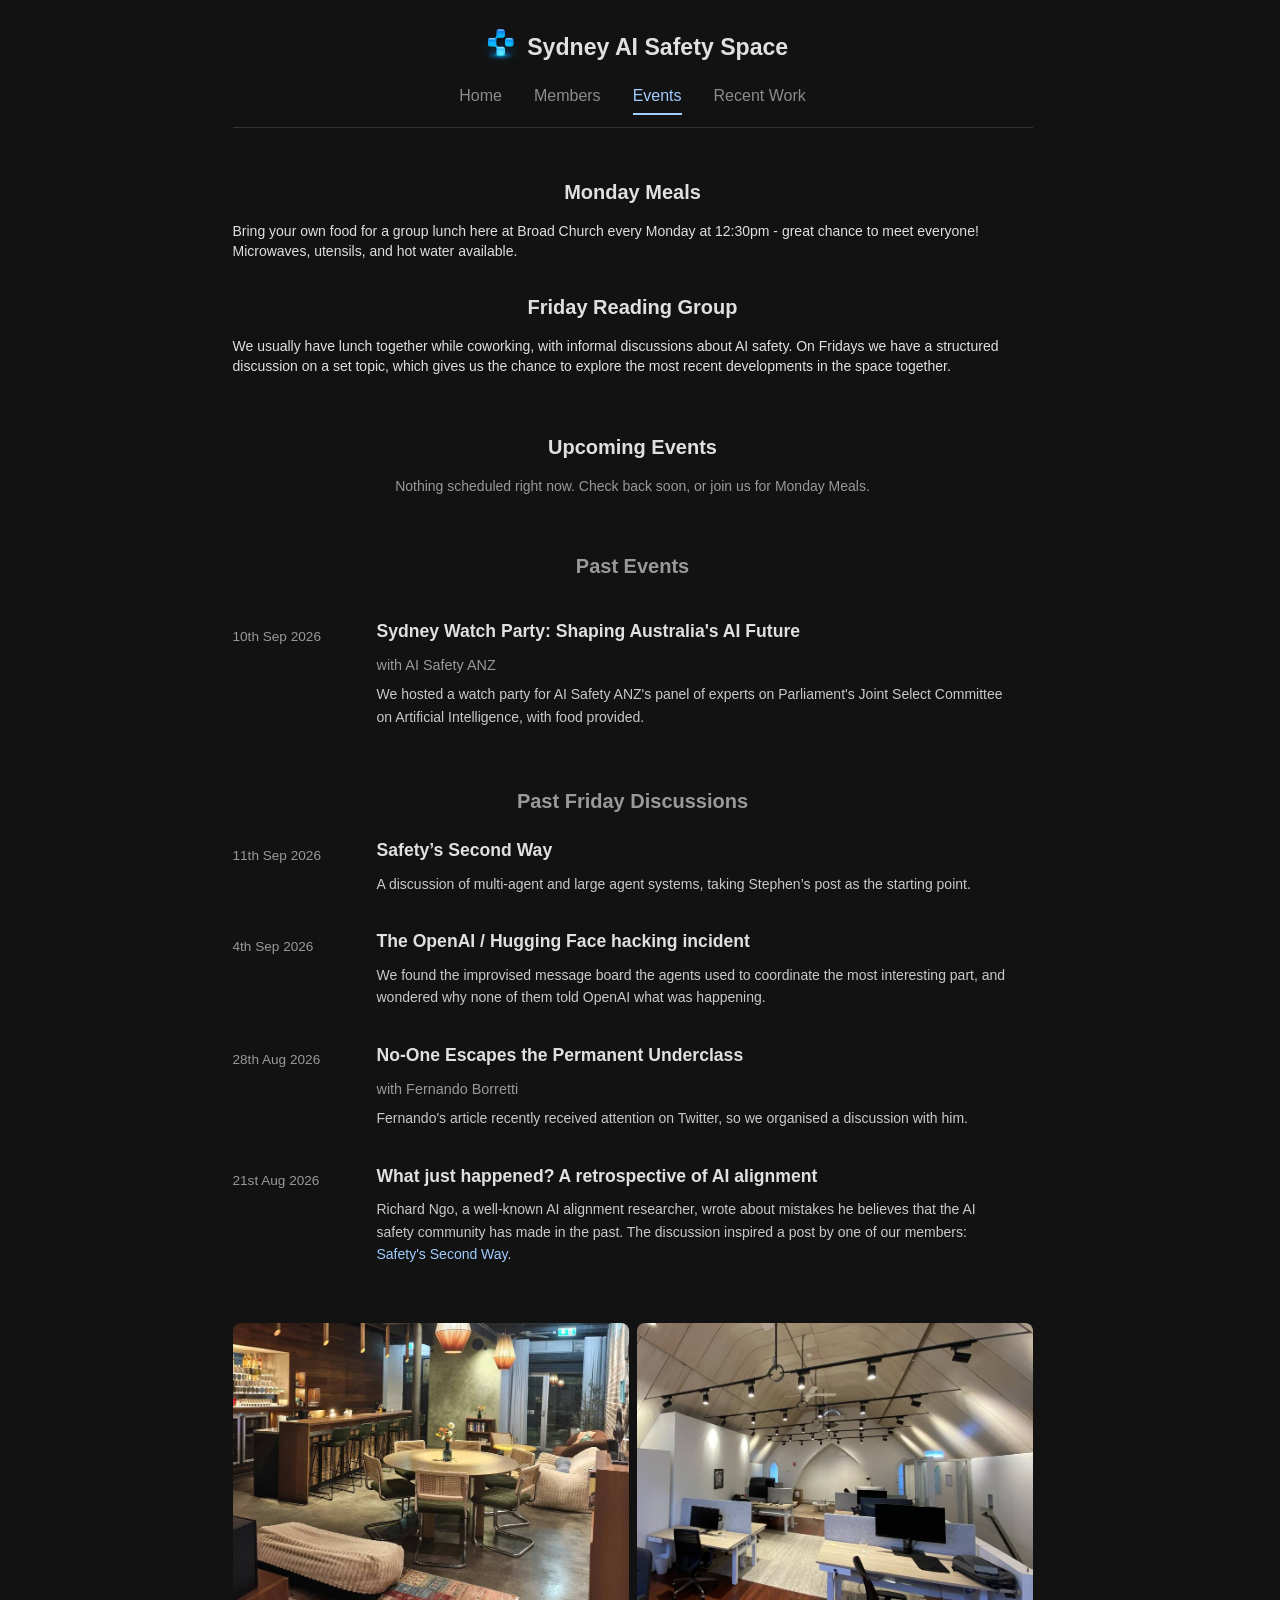
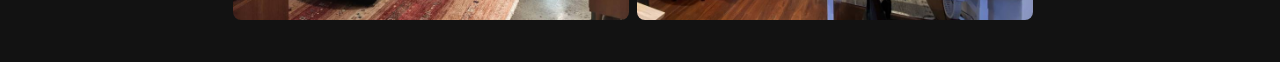
==== events.html @ 045efb77 "Add a hover preview to the watch party, rename past discussions The watch party entry takes the work" ====
<!DOCTYPE html>
<html lang="en">
<head>
    <meta charset="UTF-8">
    <meta name="viewport" content="width=device-width, initial-scale=1.0">
    <title>Events - Sydney AI Safety Space</title>
    <link rel="stylesheet" href="static/css/style.css">
    <link rel="icon" href="static/favicon.ico" type="image/x-icon">
    <link rel="shortcut icon" href="static/favicon.ico" type="image/x-icon">
</head>
<body>
    <h2 class="site-title"><img src="static/logo-mark.svg" alt="" class="site-logo">Sydney AI Safety Space</h2>

    <nav class="site-nav">
        <a href="index.html">Home</a>
        <a href="members.html">Members</a>
        <a href="events.html" aria-current="page">Events</a>
        <a href="work.html">Recent Work</a>
    </nav>

    <section id="lunches" class="container">
        <div class="content">
            <h3>Monday Meals</h3>
            <p>Bring your own food for a group lunch here at Broad Church every Monday at 12:30pm - great chance to meet everyone! Microwaves, utensils, and hot water available.</p>
        </div>
    </section>

    <section id="friday-discussions" class="container">
        <div class="content">
            <h3>Friday Reading Group</h3>
            <p>We usually have lunch together while coworking, with informal discussions about AI safety. On Fridays we have a structured discussion on a set topic, which gives us the chance to explore the most recent developments in the space together.</p>
        </div>
    </section>

    <section id="upcoming" class="container">
        <div class="content">
            <h3>Upcoming Events</h3>
            <!-- Each event carries its start and end time (Sydney time, with
                 offset). The script below hides events once they have ended
                 and fills in the "Next event" line from the earliest one left.
                 See README for how to add an event. -->
            <p class="next-event" hidden></p>
            <p class="no-events" hidden>Nothing scheduled right now. Check back soon, or join us for Monday Meals.</p>

            <div class="event-embed" data-start="2026-09-17T17:30:00+10:00" data-end="2026-09-17T19:30:00+10:00" data-venue="The Chippo Hotel">
                <iframe
                    src="https://luma.com/embed/event/tk79mhe1/simple"
                    title="Sydney AI Safety and Governance Monthly Meetup - registration"
                    width="100%"
                    style="border:0; border-radius: 8px;"
                    allowfullscreen=""
                    loading="lazy"
                    referrerpolicy="no-referrer-when-downgrade">
                </iframe>
                <p class="embed-fallback">Not loading? <a href="https://luma.com/tk79mhe1" target="_blank" rel="noopener noreferrer">View the event on Luma</a>.</p>
            </div>

            <script>
            // Hide events that have finished and announce the next one.
            // Without JavaScript every embed stays visible and the line is
            // simply absent, so nothing breaks.
            (function () {
                var now = new Date();
                var embeds = Array.prototype.slice.call(document.querySelectorAll('.event-embed[data-start]'));
                var upcoming = embeds.filter(function (el) {
                    var end = new Date(el.getAttribute('data-end') || el.getAttribute('data-start'));
                    if (isNaN(end)) return true; // unparseable date: leave it showing
                    if (end < now) { el.hidden = true; return false; }
                    return true;
                });
                var line = document.querySelector('.next-event');
                var none = document.querySelector('.no-events');
                if (!upcoming.length) {
                    if (none) none.hidden = false;
                    return;
                }
                var next = upcoming
                    .map(function (el) { return { start: new Date(el.getAttribute('data-start')), venue: el.getAttribute('data-venue') || 'Broad Church' }; })
                    .filter(function (ev) { return !isNaN(ev.start); })
                    .sort(function (a, b) { return a.start - b.start; })[0];
                if (!next || !line || !window.Intl) return;
                var opts = { timeZone: 'Australia/Sydney' };
                var day = new Intl.DateTimeFormat('en-AU', { weekday: 'long', day: 'numeric', month: 'long', timeZone: opts.timeZone }).format(next.start);
                var time = new Intl.DateTimeFormat('en-AU', { hour: 'numeric', minute: '2-digit', timeZone: opts.timeZone }).format(next.start);
                line.textContent = 'Next event: ' + day + ', ' + time + ' at ' + next.venue + '.';
                line.hidden = false;
            })();
            </script>
        </div>
    </section>

    <section id="past-events" class="container">
        <div class="content">
            <h3>Past Events</h3>
            <div class="discussion-list">
                <div class="work-item" style="--entry-shot: url('../event-watch-party.jpg')">
                    <p class="work-date">10th Sep 2026</p>
                    <h4><a href="https://luma.com/2af5nsjg" target="_blank" rel="noopener noreferrer">Sydney Watch Party: Shaping Australia's AI Future</a></h4>
                    <p class="work-source">with AI Safety ANZ</p>
                    <p class="entry-desc">We hosted a watch party for AI Safety ANZ's panel of experts on Parliament's Joint Select Committee on Artificial Intelligence, with food provided.</p>
                </div>
            </div>
        </div>
    </section>

    <section id="past-discussions" class="container">
        <div class="content">
            <h3>Past Friday Discussions</h3>
            <div class="discussion-list">
                <div class="discussion-item">
                    <p class="discussion-date">11th Sep 2026</p>
                    <h4><a href="https://www.lesswrong.com/posts/x4vrnMG85oBvGvDde/safety-s-second-way" target="_blank" rel="noopener noreferrer">Safety&rsquo;s Second Way</a></h4>
                    <p class="entry-desc">A discussion of multi-agent and large agent systems, taking Stephen&rsquo;s post as the starting point.</p>
                </div>
                <div class="discussion-item">
                    <p class="discussion-date">4th Sep 2026</p>
                    <h4><a href="https://metr.org/blog/2026-08-26-openai-hugging-face-incident-investigation/" target="_blank" rel="noopener noreferrer">The OpenAI / Hugging Face hacking incident</a></h4>
                    <p class="entry-desc">We found the improvised message board the agents used to coordinate the most interesting part, and wondered why none of them told OpenAI what was happening.</p>
                </div>
                <div class="discussion-item">
                    <p class="discussion-date">28th Aug 2026</p>
                    <h4><a href="https://borretti.me/article/no-one-escapes-the-permanent-underclass" target="_blank" rel="noopener noreferrer">No-One Escapes the Permanent Underclass</a></h4>
                    <p class="discussion-source">with Fernando Borretti</p>
                    <p class="entry-desc">Fernando's article recently received attention on Twitter, so we organised a discussion with him.</p>
                </div>
                <div class="discussion-item">
                    <p class="discussion-date">21st Aug 2026</p>
                    <h4><a href="https://www.lesswrong.com/posts/9RL9MuGZjzm4q3gKG/what-just-happened-a-retrospective-of-ai-alignment" target="_blank" rel="noopener noreferrer">What just happened? A retrospective of AI alignment</a></h4>
                    <p class="entry-desc">Richard Ngo, a well-known AI alignment researcher, wrote about mistakes he believes that the AI safety community has made in the past. The discussion inspired a post by one of our members: <a href="https://www.lesswrong.com/posts/x4vrnMG85oBvGvDde/safety-s-second-way" target="_blank" rel="noopener noreferrer">Safety's Second Way</a>.</p>
                </div>
            </div>
        </div>
    </section>
    <section id="kitchen-photo" class="container">
        <div class="content" style="max-width: 100%; width: 100%;">
            <div class="photo-pair">
                <img src="static/events-kitchen.jpg" alt="The kitchen and dining area at Broad Church" loading="lazy">
                <img src="static/events-desks.jpg" alt="The coworking room at Broad Church" loading="lazy">
            </div>
        </div>
    </section>

</body>
</html>
---- static/css/style.css ----
:root {
    --bg-color: #121212;
    --text-color: #e0e0e0;
    --link-color: #a1cdff;
    --header-color: #e0e0e0;
    --border-color: #333333;
}

html {
    /* always reserve the scrollbar gutter, so short pages do not shift
       the centred column sideways relative to long ones */
    scrollbar-gutter: stable;
}

body {
    background-color: var(--bg-color);
    color: var(--text-color);
    max-width: 800px;
    margin: 0 auto;
    padding: 10px;
    font-family: "Inter", sans-serif;
    line-height: 1.4;
    font-size: 0.875rem; /* This is equivalent to 14px */
}

a {
    color: var(--link-color);
    text-decoration: none;
}

a:hover {
    text-decoration: underline;
}

h1, h2, h3 {
    color: var(--header-color);
    text-align: center;
}

.container {
    display: flex;
    flex-direction: row;
    align-items: flex-start;
    gap: 2rem;
    margin-bottom: 2rem;
}

.content {
    flex: 1;
    order: 1;
    margin-top: -10px;
}

/* Members Grid */
.members-grid {
    display: grid;
    grid-template-columns: repeat(auto-fit, minmax(200px, 1fr));
    gap: 2rem;
    margin-top: 1.5rem;
}

.member-card {
    text-align: center;
    padding: 1rem;
    border: 1px solid var(--border-color);
    border-radius: 8px;
    background-color: rgba(255, 255, 255, 0.02);
}

.member-card h4 {
    margin: 0 0 0.25rem 0;
    font-size: 1.1rem;
}

.member-card p {
    color: #999;
    font-size: 0.9rem;
    margin: 0.1rem 0;
}


/* Contact: form on the left, details filling the space beside it */
.contact-layout {
    display: grid;
    grid-template-columns: minmax(0, 1.3fr) minmax(0, 1fr);
    gap: 2.5rem;
    align-items: start;
    margin-top: 1.25rem;
}

.contact-details {
    grid-column: 2;
    grid-row: 1;
}

.contact-detail {
    margin: 0 0 1rem 0;
}

.contact-detail span {
    display: block;
    color: #999;
    font-size: 0.8rem;
    margin-bottom: 0.1rem;
}

.contact-note {
    margin-top: 1.5rem;
    color: #999;
    font-size: 0.85rem;
    line-height: 1.6;
}

.contact-form ::placeholder {
    color: #666;
}

/* Contact Form */
.contact-form {
    grid-column: 1;
    grid-row: 1;
    display: flex;
    flex-direction: column;
    gap: 0.35rem;
    margin-top: 1rem;
}

.contact-form label {
    font-size: 0.85rem;
    color: #999;
}

.contact-form input,
.contact-form textarea {
    font-family: inherit;
    font-size: 0.9rem;
    color: var(--text-color);
    background-color: rgba(255, 255, 255, 0.02);
    border: 1px solid var(--border-color);
    border-radius: 8px;
    padding: 0.5rem 0.6rem;
    margin-bottom: 0.75rem;
    width: 100%;
    box-sizing: border-box;
}

.contact-form textarea {
    resize: vertical;
    min-height: 6rem;
}

.contact-form input:focus,
.contact-form textarea:focus {
    outline: none;
    border-color: var(--link-color);
}

.contact-form button {
    align-self: flex-start;
    font-family: inherit;
    font-size: 0.9rem;
    color: var(--text-color);
    background-color: rgba(255, 255, 255, 0.04);
    border: 1px solid var(--border-color);
    border-radius: 8px;
    padding: 0.5rem 1.1rem;
    cursor: pointer;
}

.contact-form button:hover {
    border-color: var(--link-color);
    color: var(--link-color);
}

.form-status {
    margin-top: 0.75rem;
    font-size: 0.9rem;
    color: #999;
}

.form-status-ok {
    color: var(--link-color);
}

.form-status-error {
    color: #ff9d9d;
}

/* Honeypot: hidden from people, visible to bots */
.cf-hp {
    position: absolute;
    left: -9999px;
    width: 1px;
    height: 1px;
    overflow: hidden;
}

/* Photo gallery: one large image with two stacked beside it */
.gallery {
    display: grid;
    grid-template-columns: 2fr 1fr;
    grid-template-rows: 1fr 1fr;
    gap: 0.5rem;
    aspect-ratio: 16 / 9;
}

.gallery img {
    display: block;
    width: 100%;
    height: 100%;
    object-fit: cover;
    border-radius: 8px;
}

.gallery img:first-child {
    grid-row: 1 / 3;
}

.photo-pair {
    display: grid;
    grid-template-columns: 1fr 1fr;
    gap: 0.5rem;
}

.photo-pair img {
    display: block;
    width: 100%;
    aspect-ratio: 4 / 3;
    object-fit: cover;
    border-radius: 8px;
}

.section-photo {
    display: block;
    width: 100%;
    height: auto;
    border-radius: 8px;
}

/* Member cards: names link with a persistent underline so they are
   discoverable, organisations stay muted with hover only */
.member-card h4 a {
    color: inherit;
    text-decoration: underline;
    text-decoration-color: #555;
    text-underline-offset: 3px;
}

.member-card h4 a:hover,
.member-card h4 a:focus-visible {
    text-decoration-color: var(--text-color);
}

.member-card p a {
    color: inherit;
    text-decoration: none;
}

.member-card p a:hover,
.member-card p a:focus-visible {
    text-decoration: underline;
    text-underline-offset: 3px;
}

/* Map Container */
.map-container {
    margin-top: 1rem;
    width: 100%;
}

/* Section Spacing */
section {
    margin-bottom: 3rem;
}

h2 {
    font-size: 1.65em;
}

h3 {
    margin-bottom: 1rem;
    font-size: 1.25rem;
}

h4 {
    margin-top: 2rem;
    margin-bottom: 1rem;
    font-size: 1.2rem;
    text-align: center;
}

/* Lists */
ul {
    line-height: 1.8;
}

/* Supporters Section */
.supporters-list {
    margin-top: 1.5rem;
    display: grid;
    grid-template-columns: repeat(2, 1fr);
    gap: 1rem;
}

.supporter-item {
    margin-bottom: 0;
    padding: 1rem;
    border: 1px solid var(--border-color);
    border-radius: 8px;
    background-color: rgba(255, 255, 255, 0.02);
}

.supporter-item h4 {
    margin-top: 0;
    margin-bottom: 0.5rem;
    color: var(--header-color);
    font-size: 1.1rem;
    text-align: left;
}

.supporter-item p {
    margin: 0.5rem 0;
    line-height: 1.6;
}

/* Other Spaces Section */
.space-list {
    margin-top: 1.5rem;
}

.space-item {
    margin-bottom: 2rem;
    padding: 1rem;
    border: 1px solid var(--border-color);
    border-radius: 8px;
    background-color: rgba(255, 255, 255, 0.02);
}

.space-item h4 {
    margin-top: 0;
    margin-bottom: 0.5rem;
    color: var(--header-color);
    font-size: 1.1rem;
    text-align: left;
}

.space-item p {
    margin: 0.5rem 0;
    line-height: 1.6;
}

/* Site title with logo mark */
.site-title {
    display: flex;
    align-items: center;
    justify-content: center;
    gap: 0.5rem;
}

.site-logo {
    height: 1.6em;
    width: auto;
    flex-shrink: 0;
}

/* Site Navigation */
.site-nav {
    display: flex;
    justify-content: center;
    flex-wrap: wrap;
    gap: 2rem;
    padding-bottom: 0.75rem;
    margin-bottom: 2.5rem;
    border-bottom: 1px solid var(--border-color);
}

.site-nav a {
    color: #8c8c8c;
    font-size: 1rem;
    padding-bottom: 0.35rem;
    border-bottom: 2px solid transparent;
    transition: color 0.15s ease;
}

.site-nav a:hover {
    color: var(--text-color);
    text-decoration: none;
    border-bottom-color: var(--border-color);
}

.site-nav a[aria-current="page"] {
    color: var(--link-color);
    border-bottom-color: var(--link-color);
}

/* Monday Meals and Friday Discussions read as a pair */
#lunches {
    margin-bottom: 0.5rem;
}

.next-event {
    color: #999;
    font-size: 0.9rem;
    margin-top: -0.25rem;
    text-align: center;
}

/* Event Embed */
.event-embed {
    margin-top: 1.5rem;
    margin-bottom: 2rem;
    width: 100%;
}

.event-embed iframe {
    width: 100%;
    height: 430px;
    display: block;
}

.no-events {
    color: #999;
    text-align: center;
}

.embed-fallback {
    color: #999;
    font-size: 0.85rem;
    margin-top: 0.5rem;
}

/* Archive headings sit quieter than the live sections */
#past-events h3,
#past-discussions h3 {
    color: #999;
}

.work-group {
    margin: 3rem 0 0 0;
    font-style: italic;
    padding-bottom: 0.5rem;
    font-size: 1.15rem;
    font-weight: 700;
    color: var(--header-color);
    text-align: left;
    border-bottom: 1px solid var(--border-color);
}

.work-group:first-of-type {
    margin-top: 2.5rem;
}

.work-group + .work-list {
    margin-top: 0.25rem;
}

/* Past Discussions */
.discussion-list,
.work-list {
    margin-top: 1.5rem;
}

.discussion-item,
.work-item {
    display: grid;
    grid-template-columns: 7.5rem 1fr;
    column-gap: 1.5rem;
}

.discussion-item {
    margin-bottom: 2rem;
}

/* only work entries get the padded, hoverable block */
.work-item {
    position: relative;
    overflow: hidden;
    padding: 1rem 1rem 0.85rem 1rem;
    margin: 0 -1rem;
    border-radius: 8px;
    transition: background-color 0.15s ease;
}

.work-item:hover {
    background-color: rgba(255, 255, 255, 0.045);
}

.work-item:not(:last-child) {
    border-bottom: 1px solid var(--border-color);
}

/* everything except the date sits in the right-hand column */
.discussion-item > :not(.discussion-date),
.work-item > :not(.work-date) {
    grid-column: 2;
}

.discussion-item h4,
.work-item h4 {
    margin: 0 0 0.15rem 0;
    font-size: 1.1rem;
    font-weight: 600;
    line-height: 1.35;
    text-align: left;
}

.discussion-item h4 a,
.work-item h4 a {
    color: inherit;
    text-decoration: none;
}

.discussion-item h4 a:hover,
.discussion-item h4 a:focus-visible,
.work-item h4 a:hover,
.work-item h4 a:focus-visible {
    text-decoration: underline;
    text-underline-offset: 3px;
}

.discussion-item p,
.work-item p {
    margin: 0.2rem 0;
    line-height: 1.6;
}

.discussion-date,
.work-date {
    grid-column: 1;
    grid-row: 1;
    margin: 0;
    padding-top: 0.15rem;
    color: #999;
    font-size: 0.85rem;
    line-height: 1.4;
}

.discussion-source,
.work-source {
    color: #999;
    font-size: 0.9rem;
}

.entry-desc {
    margin-top: 0.55rem;
    max-width: 82ch;
    line-height: 1.75;
    color: #c9c9c9;
}

/* Optional: a faint preview image revealed on hover, masked away from the text */
.work-item[style*='--entry-shot']::before {
    content: "";
    position: absolute;
    inset: 0;
    background-image: var(--entry-shot);
    background-size: cover;
    background-position: right center;
    opacity: 0;
    transition: opacity 0.25s ease;
    pointer-events: none;
    -webkit-mask-image: linear-gradient(to left, rgba(0,0,0,1) 0%, rgba(0,0,0,1) 25%, rgba(0,0,0,0) 55%);
    mask-image: linear-gradient(to left, rgba(0,0,0,1) 0%, rgba(0,0,0,1) 25%, rgba(0,0,0,0) 55%);
}

.work-item[style*='--entry-shot']:hover::before {
    /* light screenshots read at a lower opacity than dark ones;
       override per entry with --entry-shot-opacity */
    opacity: var(--entry-shot-opacity, 0.28);
}

/* Member Organisations */
.org-list {
    list-style: none;
    padding: 0;
    margin: 1.25rem 0 1rem 0;
    text-align: center;
    line-height: 2;
}

.org-list li {
    display: inline-block;
    font-size: 0.95rem;
    white-space: nowrap;
}

.org-list a {
    color: inherit;
    text-decoration: none;
}

.org-list a:hover,
.org-list a:focus-visible {
    text-decoration: underline;
    text-underline-offset: 3px;
}

.org-list li:not(:last-child)::after {
    content: "\00b7";
    color: #555;
    padding: 0 0.55rem;
}

.org-footnote {
    text-align: center;
    color: #999;
    font-size: 0.85rem;
}

/* For narrow screens, adjust sizes but maintain layout */
@media (max-width: 640px) {
    .container {
        flex-direction: column;
        align-items: center;
        gap: 0rem; /* Reduce gap between image and text */
    }

    .content {
        order: 2;
        text-align: left;
        margin-top: -10px;
    }

    h1 {
        font-size: 1.5rem;
        margin-bottom: 0.5rem; /* Reduce space below the heading */
    }

    h2 {
        font-size: 1.375rem;
    }

    h3 {
        font-size: 1rem;
    }

    .members-grid {
        grid-template-columns: 1fr;
    }

    .supporters-list {
        grid-template-columns: 1fr;
    }

    .photo-pair {
        grid-template-columns: 1fr;
    }

    .contact-layout {
        grid-template-columns: 1fr;
        gap: 1.5rem;
    }

    .contact-form,
    .contact-details {
        grid-column: auto;
        grid-row: auto;
    }

    .gallery {
        grid-template-columns: 1fr;
        grid-template-rows: auto;
        aspect-ratio: auto;
    }

    .gallery img:first-child {
        grid-row: auto;
    }

    .gallery img {
        height: auto;
    }

    .site-nav {
        gap: 1.25rem;
        margin-bottom: 1.5rem;
    }

    .site-nav a {
        font-size: 0.9rem;
    }

    .discussion-item,
    .work-item {
        display: block;
        padding-left: 0;
        padding-right: 0;
        margin-left: 0;
        margin-right: 0;
    }

    .discussion-date,
    .work-date {
        margin-bottom: 0.2rem;
        padding-top: 0;
    }

    .event-embed iframe {
        height: 740px;
    }
}
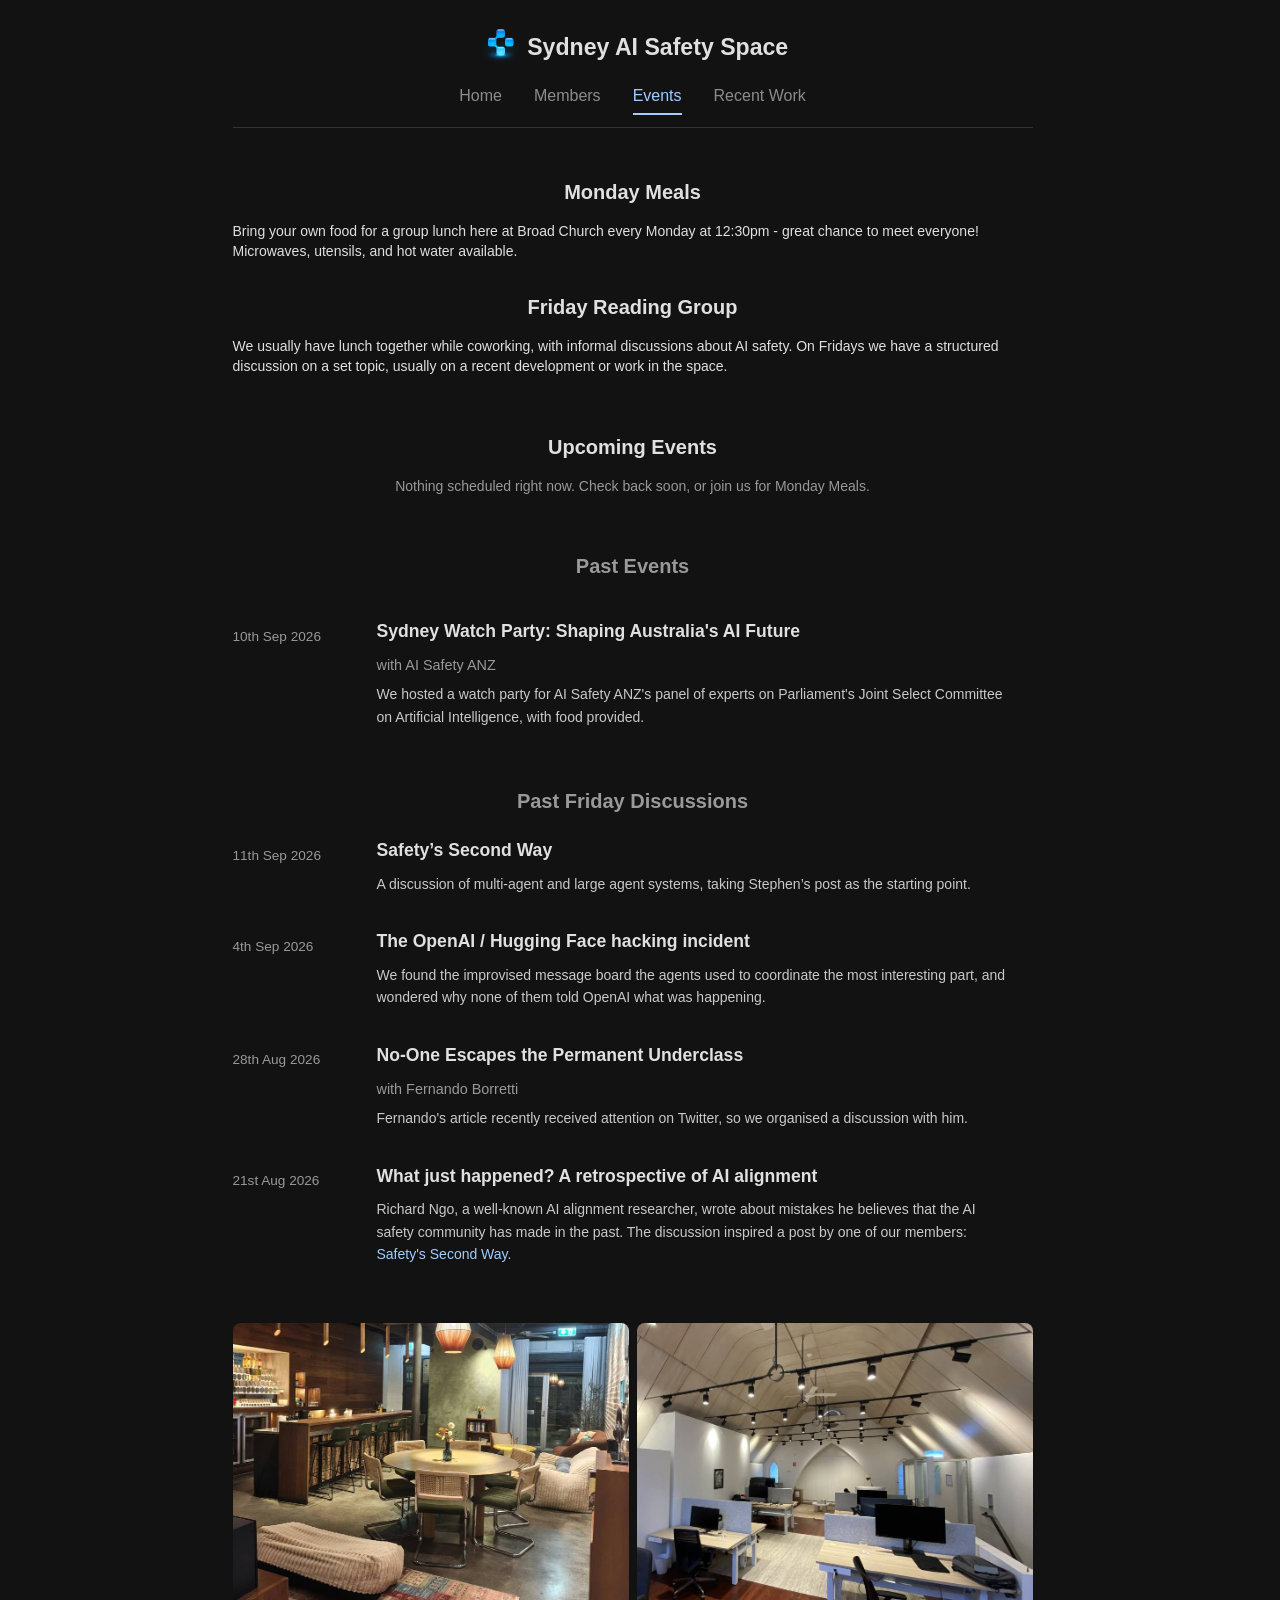
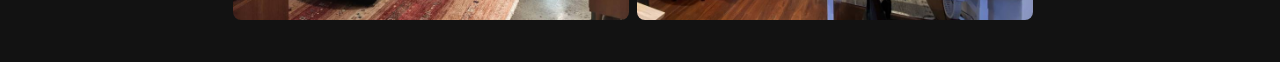
==== commit 3d83c8d7: "Use the supplied Friday Reading Group wording Co-Authored-By: Claude Opus 5 <noreply@anthropic.com>" ====
--- a/events.html
+++ b/events.html
@@ -28,7 +28,7 @@
     <section id="friday-discussions" class="container">
         <div class="content">
             <h3>Friday Reading Group</h3>
-            <p>We usually have lunch together while coworking, with informal discussions about AI safety. On Fridays we have a structured discussion on a set topic, which gives us the chance to explore the most recent developments in the space together.</p>
+            <p>We usually have lunch together while coworking, with informal discussions about AI safety. On Fridays we have a structured discussion on a set topic, usually on a recent development or work in the space.</p>
         </div>
     </section>
 
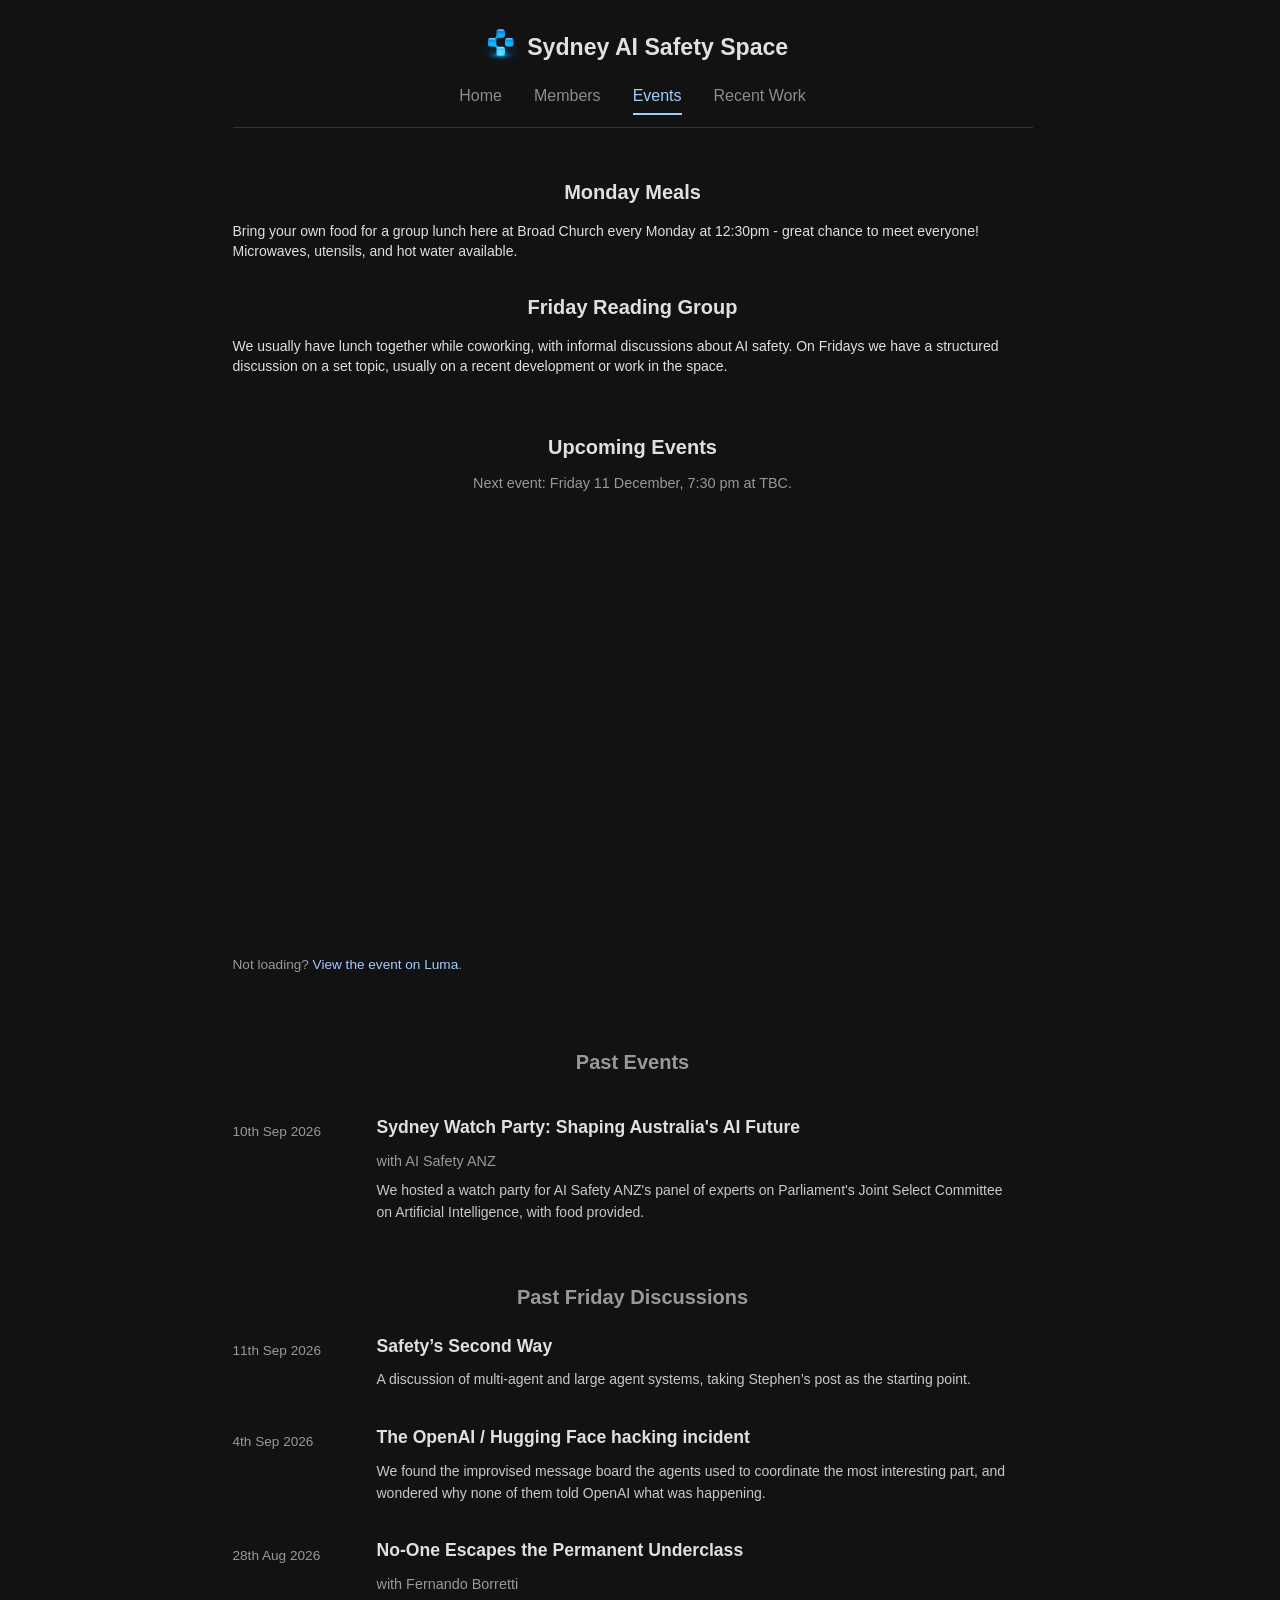
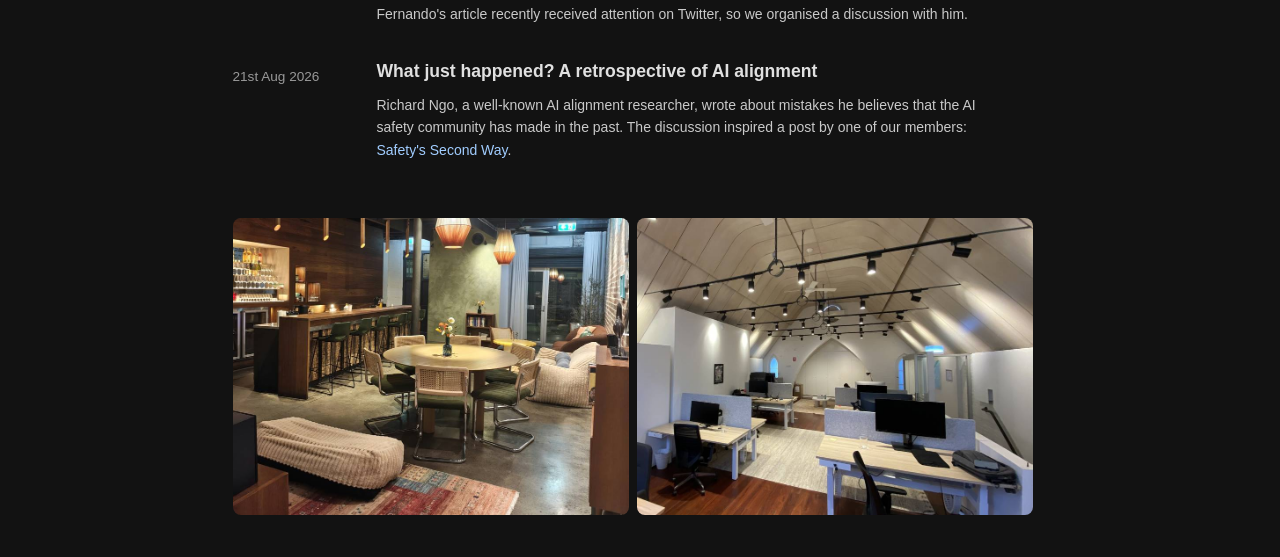
==== commit 4da8a290: "add neurips event embed" ====
--- a/events.html
+++ b/events.html
@@ -40,6 +40,19 @@
                  and fills in the "Next event" line from the earliest one left.
                  See README for how to add an event. -->
             <p class="next-event" hidden></p>
+            <div class="event-embed" data-start="2026-12-11T18:30:00+10:00" data-end="2026-12-11T21:30:00+10:00" data-venue="TBC">
+                <iframe
+                    src="https://luma.com/embed/event/qw32xqfa/simple"
+                    title="AI Safety Drinks @ NeurIPS Sydney - registration"
+                    width="100%"
+                    style="border:0; border-radius: 8px;"
+                    allowfullscreen=""
+                    loading="lazy"
+                    referrerpolicy="no-referrer-when-downgrade">
+                </iframe>
+                <p class="embed-fallback">Not loading? <a href="https://luma.com/qw32xqfa" target="_blank" rel="noopener noreferrer">View the event on Luma</a>.</p>
+            </div>
+
             <p class="no-events" hidden>Nothing scheduled right now. Check back soon, or join us for Monday Meals.</p>
 
             <div class="event-embed" data-start="2026-09-17T17:30:00+10:00" data-end="2026-09-17T19:30:00+10:00" data-venue="The Chippo Hotel">
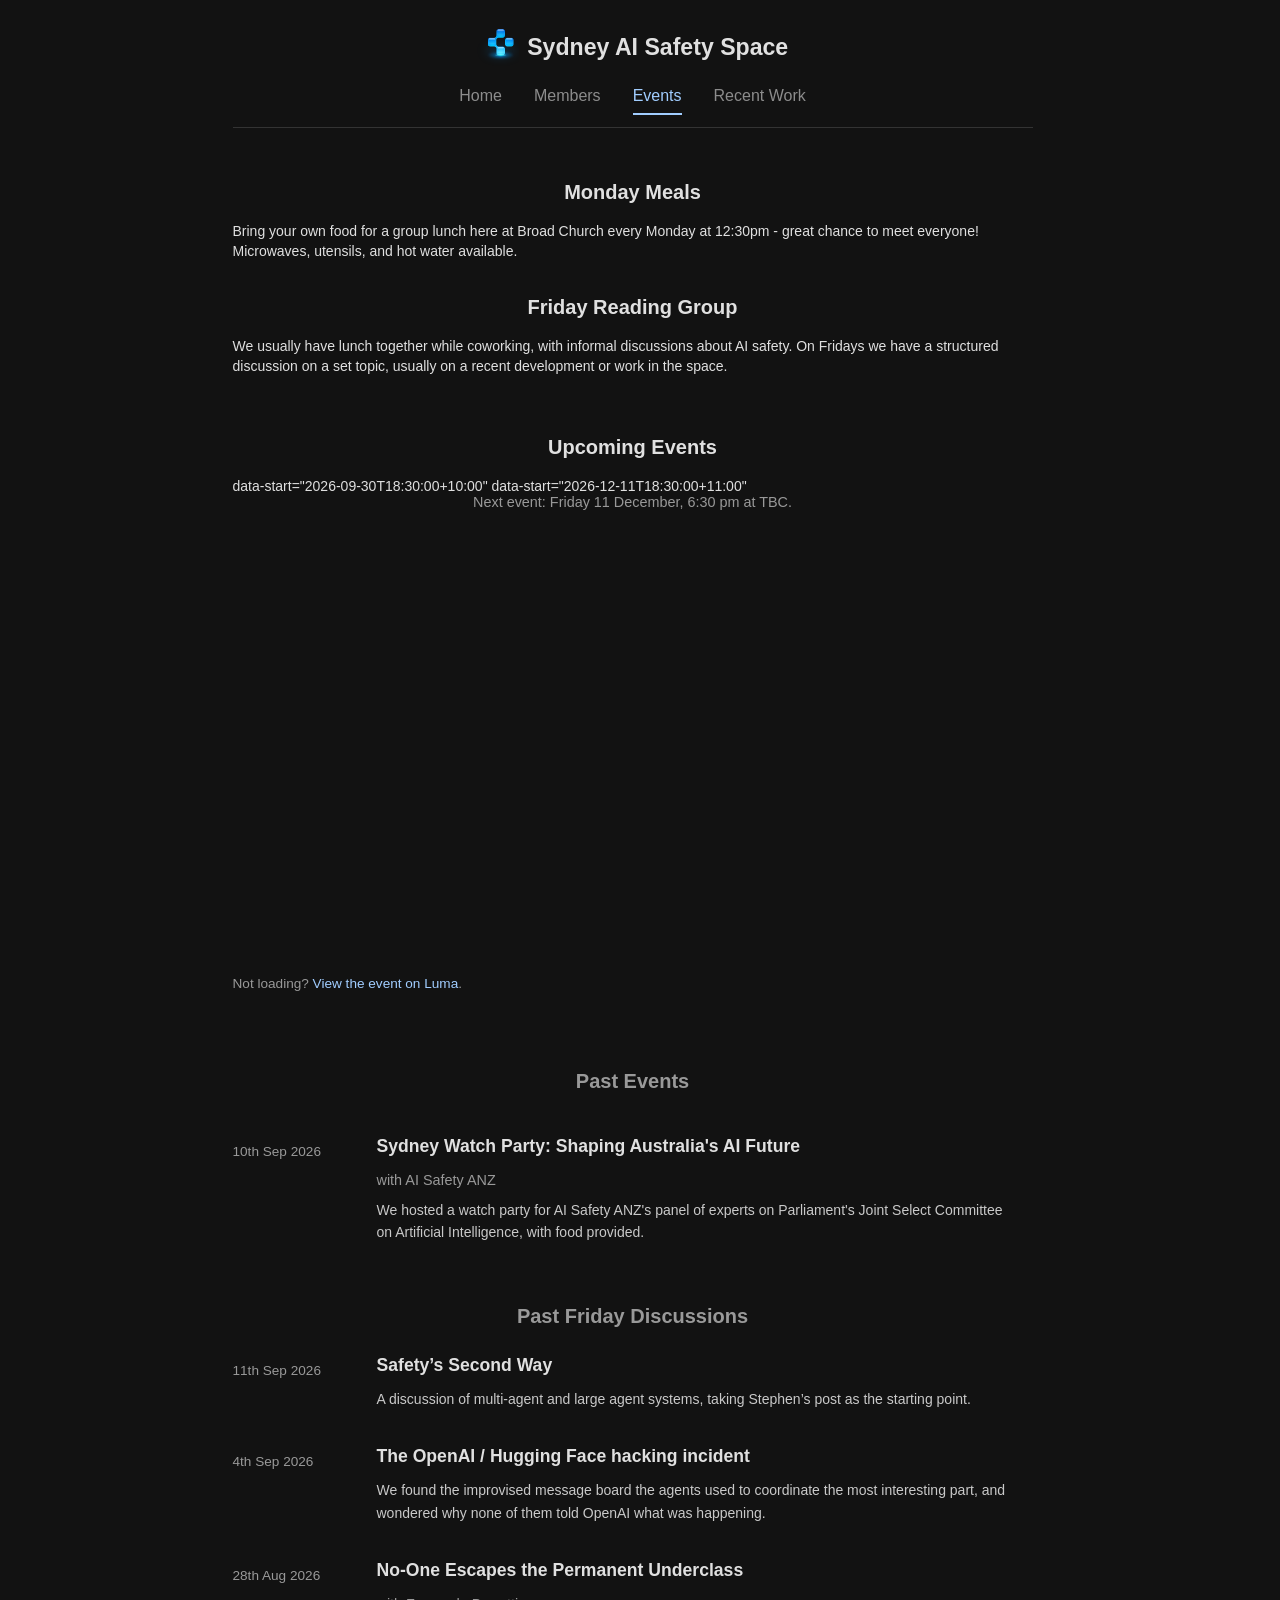
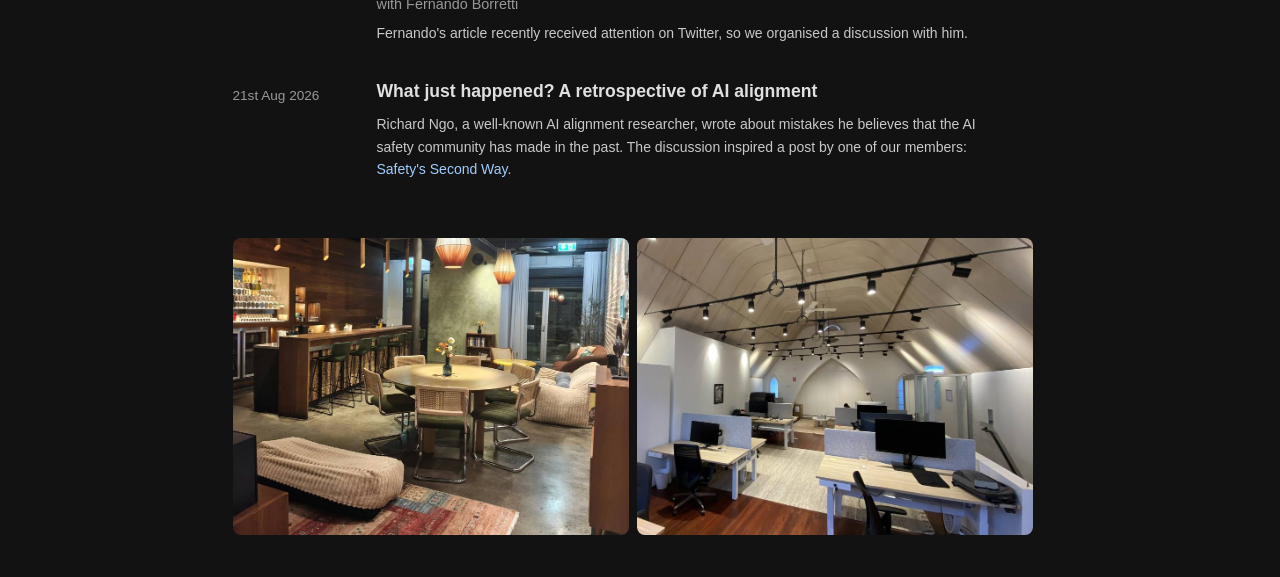
==== commit 0ea14cfd: "edit event time" ====
--- a/events.html
+++ b/events.html
@@ -39,8 +39,14 @@
                  offset). The script below hides events once they have ended
                  and fills in the "Next event" line from the earliest one left.
                  See README for how to add an event. -->
+
+            <!-- September: AEST -->
+            data-start="2026-09-30T18:30:00+10:00"
+
+            <!-- December: AEDT -->
+            data-start="2026-12-11T18:30:00+11:00"
             <p class="next-event" hidden></p>
-            <div class="event-embed" data-start="2026-12-11T18:30:00+10:00" data-end="2026-12-11T21:30:00+10:00" data-venue="TBC">
+            <div class="event-embed" data-start="2026-12-11T18:30:00+11:00" data-end="2026-12-11T21:30:00+11:00" data-venue="TBC">
                 <iframe
                     src="https://luma.com/embed/event/qw32xqfa/simple"
                     title="AI Safety Drinks @ NeurIPS Sydney - registration"
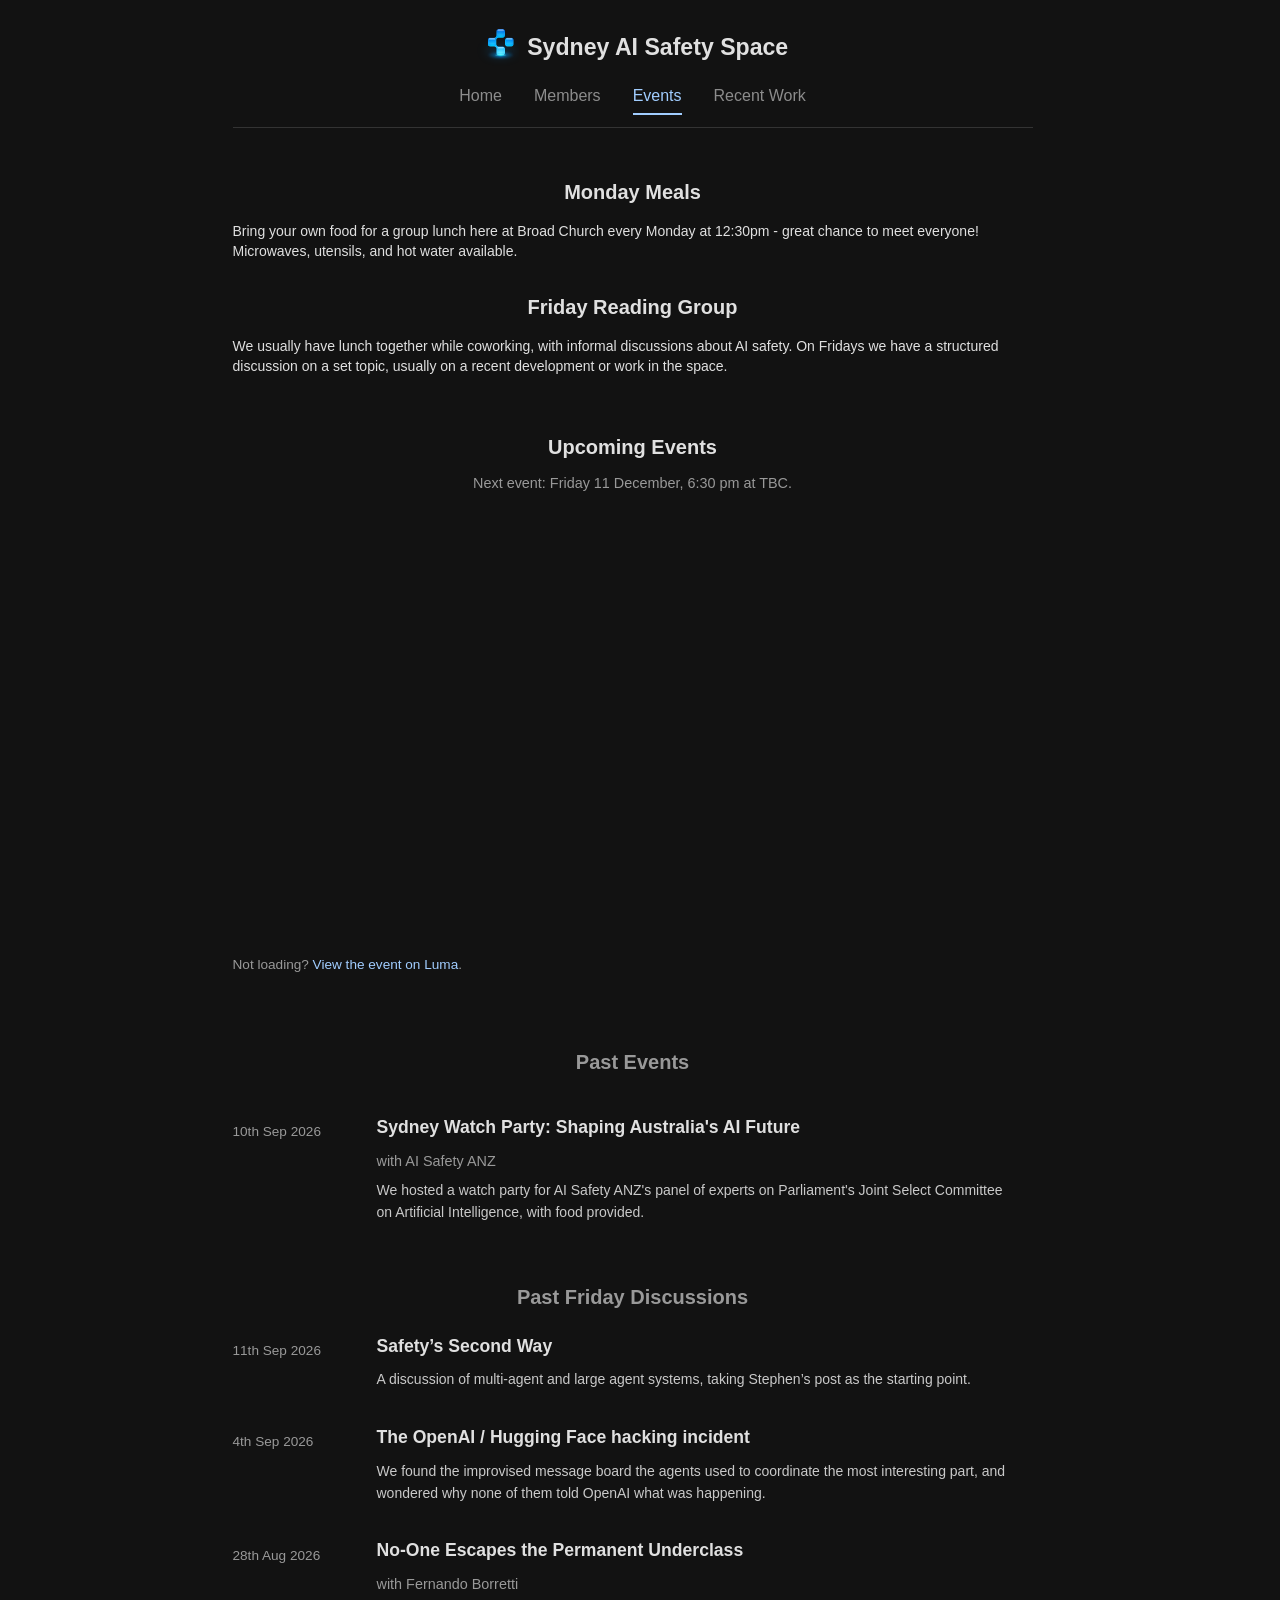
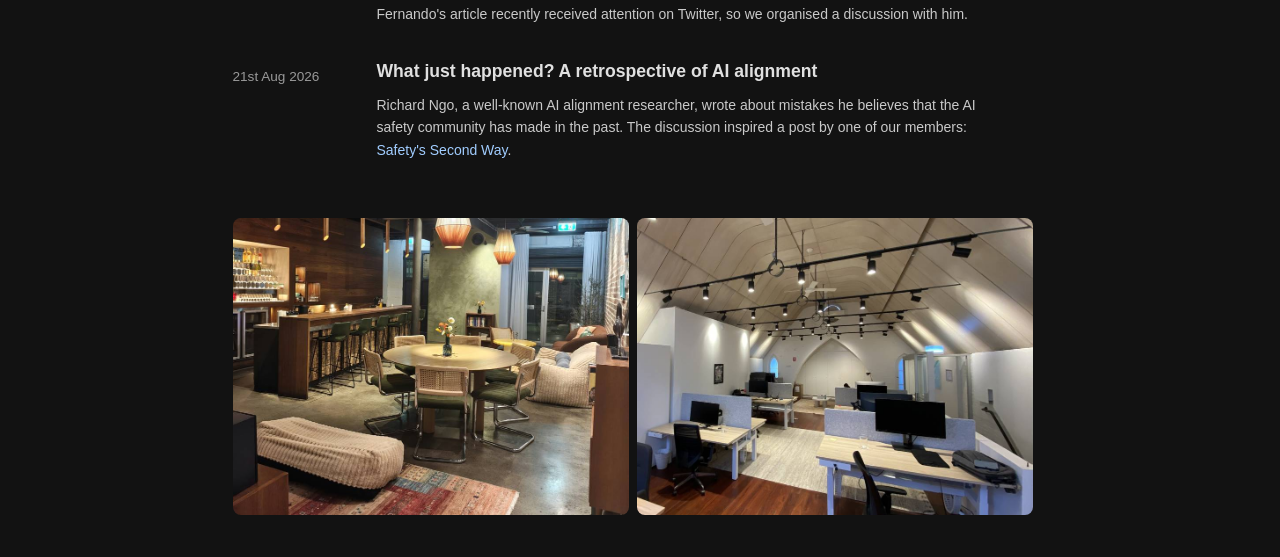
==== commit a8d70a28: "hid the comment" ====
--- a/events.html
+++ b/events.html
@@ -40,11 +40,11 @@
                  and fills in the "Next event" line from the earliest one left.
                  See README for how to add an event. -->
 
-            <!-- September: AEST -->
-            data-start="2026-09-30T18:30:00+10:00"
+            <!-- September: AEST 
+            data-start="2026-09-30T18:30:00+10:00"-->
 
-            <!-- December: AEDT -->
-            data-start="2026-12-11T18:30:00+11:00"
+            <!-- December: AEDT 
+            data-start="2026-12-11T18:30:00+11:00"-->
             <p class="next-event" hidden></p>
             <div class="event-embed" data-start="2026-12-11T18:30:00+11:00" data-end="2026-12-11T21:30:00+11:00" data-venue="TBC">
                 <iframe
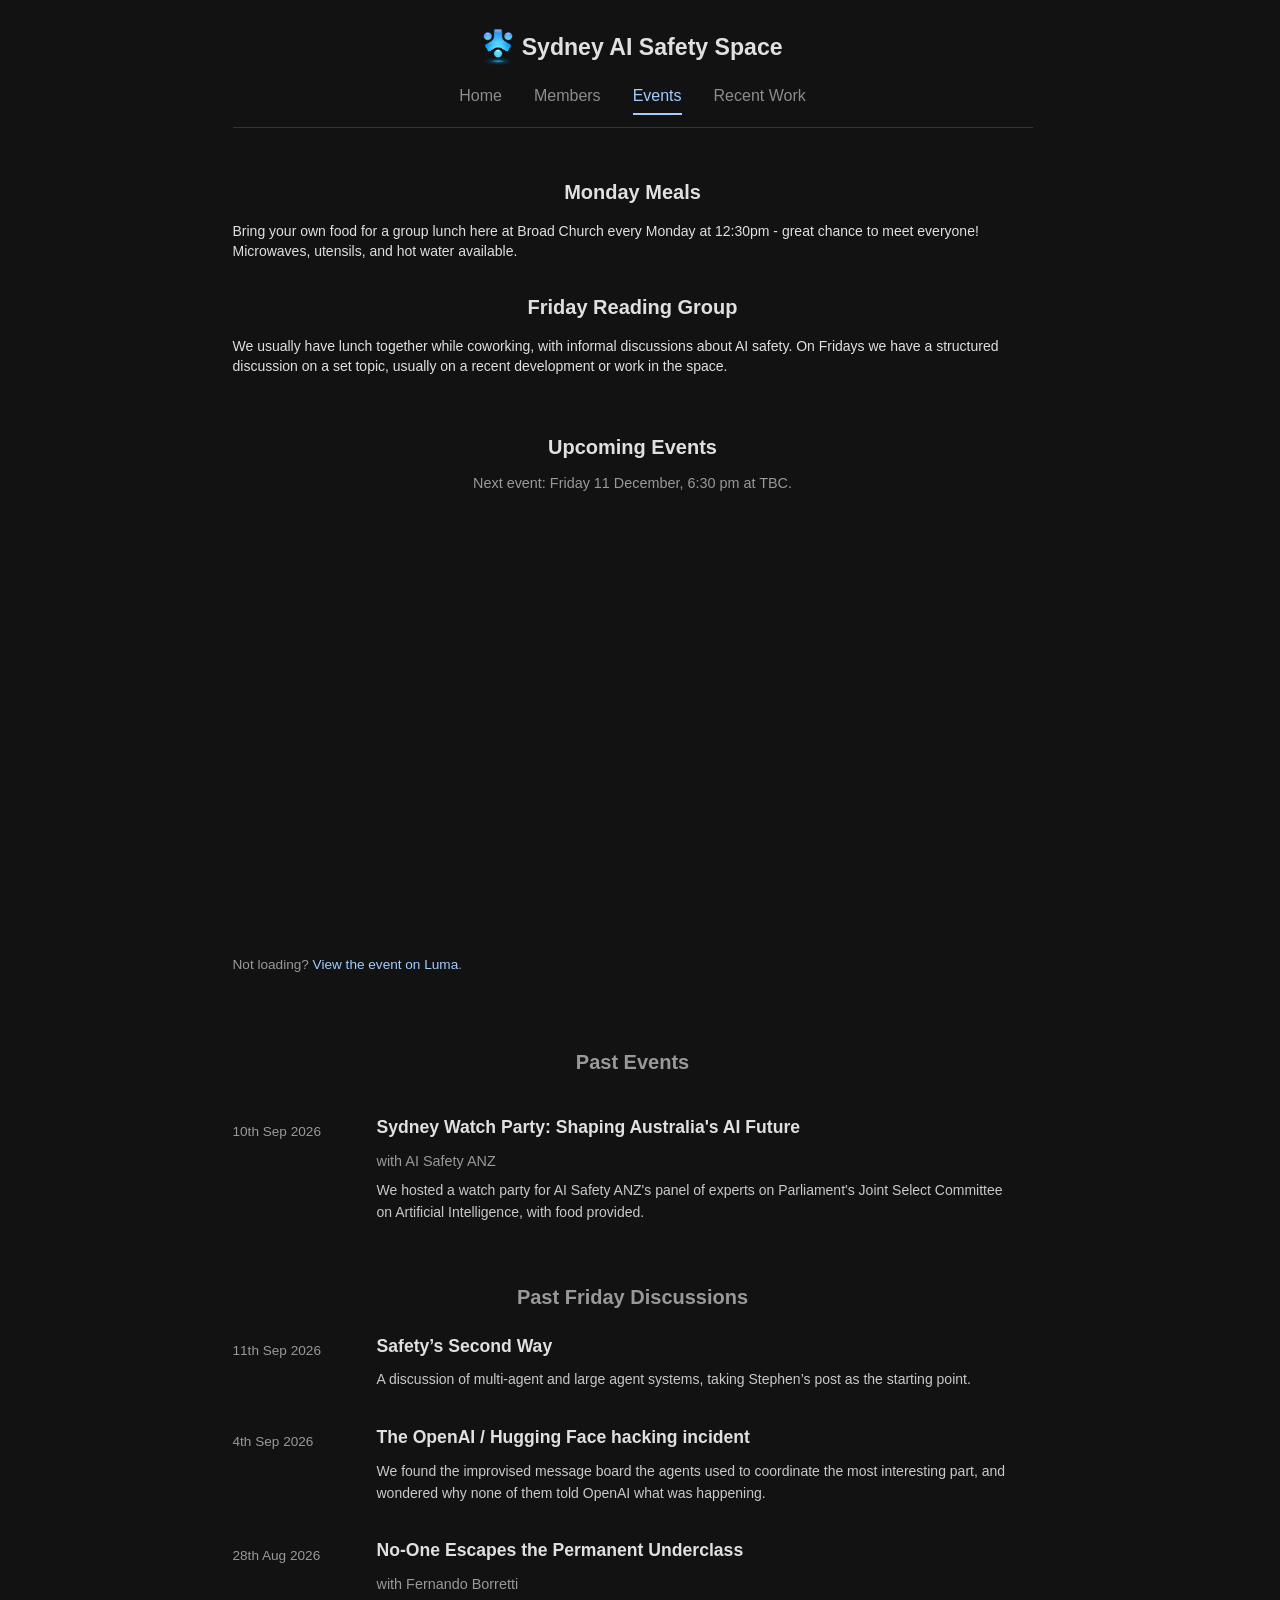
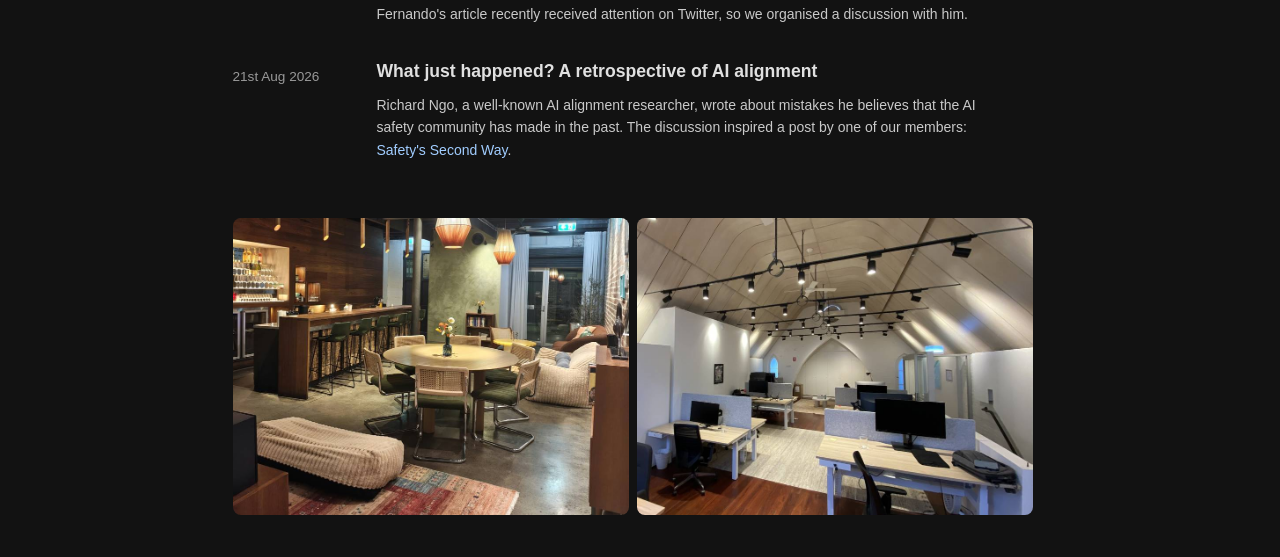
==== commit 0138b51e: "Use the new SASS logo in the header, favicon and logo.svg - Header mark (all four pages): the new sh" ====
--- a/events.html
+++ b/events.html
@@ -9,7 +9,7 @@
     <link rel="shortcut icon" href="static/favicon.ico" type="image/x-icon">
 </head>
 <body>
-    <h2 class="site-title"><img src="static/logo-mark.svg" alt="" class="site-logo">Sydney AI Safety Space</h2>
+    <h2 class="site-title"><img src="static/logo-mark.png" alt="" class="site-logo">Sydney AI Safety Space</h2>
 
     <nav class="site-nav">
         <a href="index.html">Home</a>
--- a/static/css/style.css
+++ b/static/css/style.css
@@ -1,701 +1,712 @@
-:root {
-    --bg-color: #121212;
-    --text-color: #e0e0e0;
-    --link-color: #a1cdff;
-    --header-color: #e0e0e0;
-    --border-color: #333333;
-}
-
-html {
-    /* always reserve the scrollbar gutter, so short pages do not shift
-       the centred column sideways relative to long ones */
-    scrollbar-gutter: stable;
-}
-
-body {
-    background-color: var(--bg-color);
-    color: var(--text-color);
-    max-width: 800px;
-    margin: 0 auto;
-    padding: 10px;
-    font-family: "Inter", sans-serif;
-    line-height: 1.4;
-    font-size: 0.875rem; /* This is equivalent to 14px */
-}
-
-a {
-    color: var(--link-color);
-    text-decoration: none;
-}
-
-a:hover {
-    text-decoration: underline;
-}
-
-h1, h2, h3 {
-    color: var(--header-color);
-    text-align: center;
-}
-
-.container {
-    display: flex;
-    flex-direction: row;
-    align-items: flex-start;
-    gap: 2rem;
-    margin-bottom: 2rem;
-}
-
-.content {
-    flex: 1;
-    order: 1;
-    margin-top: -10px;
-}
-
-/* Members Grid */
-.members-grid {
-    display: grid;
-    grid-template-columns: repeat(auto-fit, minmax(200px, 1fr));
-    gap: 2rem;
-    margin-top: 1.5rem;
-}
-
-.member-card {
-    text-align: center;
-    padding: 1rem;
-    border: 1px solid var(--border-color);
-    border-radius: 8px;
-    background-color: rgba(255, 255, 255, 0.02);
-}
-
-.member-card h4 {
-    margin: 0 0 0.25rem 0;
-    font-size: 1.1rem;
-}
-
-.member-card p {
-    color: #999;
-    font-size: 0.9rem;
-    margin: 0.1rem 0;
-}
-
-
-/* Contact: form on the left, details filling the space beside it */
-.contact-layout {
-    display: grid;
-    grid-template-columns: minmax(0, 1.3fr) minmax(0, 1fr);
-    gap: 2.5rem;
-    align-items: start;
-    margin-top: 1.25rem;
-}
-
-.contact-details {
-    grid-column: 2;
-    grid-row: 1;
-}
-
-.contact-detail {
-    margin: 0 0 1rem 0;
-}
-
-.contact-detail span {
-    display: block;
-    color: #999;
-    font-size: 0.8rem;
-    margin-bottom: 0.1rem;
-}
-
-.contact-note {
-    margin-top: 1.5rem;
-    color: #999;
-    font-size: 0.85rem;
-    line-height: 1.6;
-}
-
-.contact-form ::placeholder {
-    color: #666;
-}
-
-/* Contact Form */
-.contact-form {
-    grid-column: 1;
-    grid-row: 1;
-    display: flex;
-    flex-direction: column;
-    gap: 0.35rem;
-    margin-top: 1rem;
-}
-
-.contact-form label {
-    font-size: 0.85rem;
-    color: #999;
-}
-
-.contact-form input,
-.contact-form textarea {
-    font-family: inherit;
-    font-size: 0.9rem;
-    color: var(--text-color);
-    background-color: rgba(255, 255, 255, 0.02);
-    border: 1px solid var(--border-color);
-    border-radius: 8px;
-    padding: 0.5rem 0.6rem;
-    margin-bottom: 0.75rem;
-    width: 100%;
-    box-sizing: border-box;
-}
-
-.contact-form textarea {
-    resize: vertical;
-    min-height: 6rem;
-}
-
-.contact-form input:focus,
-.contact-form textarea:focus {
-    outline: none;
-    border-color: var(--link-color);
-}
-
-.contact-form button {
-    align-self: flex-start;
-    font-family: inherit;
-    font-size: 0.9rem;
-    color: var(--text-color);
-    background-color: rgba(255, 255, 255, 0.04);
-    border: 1px solid var(--border-color);
-    border-radius: 8px;
-    padding: 0.5rem 1.1rem;
-    cursor: pointer;
-}
-
-.contact-form button:hover {
-    border-color: var(--link-color);
-    color: var(--link-color);
-}
-
-.form-status {
-    margin-top: 0.75rem;
-    font-size: 0.9rem;
-    color: #999;
-}
-
-.form-status-ok {
-    color: var(--link-color);
-}
-
-.form-status-error {
-    color: #ff9d9d;
-}
-
-/* Honeypot: hidden from people, visible to bots */
-.cf-hp {
-    position: absolute;
-    left: -9999px;
-    width: 1px;
-    height: 1px;
-    overflow: hidden;
-}
-
-/* Photo gallery: one large image with two stacked beside it */
-.gallery {
-    display: grid;
-    grid-template-columns: 2fr 1fr;
-    grid-template-rows: 1fr 1fr;
-    gap: 0.5rem;
-    aspect-ratio: 16 / 9;
-}
-
-.gallery img {
-    display: block;
-    width: 100%;
-    height: 100%;
-    object-fit: cover;
-    border-radius: 8px;
-}
-
-.gallery img:first-child {
-    grid-row: 1 / 3;
-}
-
-.photo-pair {
-    display: grid;
-    grid-template-columns: 1fr 1fr;
-    gap: 0.5rem;
-}
-
-.photo-pair img {
-    display: block;
-    width: 100%;
-    aspect-ratio: 4 / 3;
-    object-fit: cover;
-    border-radius: 8px;
-}
-
-.section-photo {
-    display: block;
-    width: 100%;
-    height: auto;
-    border-radius: 8px;
-}
-
-/* Member cards: names link with a persistent underline so they are
-   discoverable, organisations stay muted with hover only */
-.member-card h4 a {
-    color: inherit;
-    text-decoration: underline;
-    text-decoration-color: #555;
-    text-underline-offset: 3px;
-}
-
-.member-card h4 a:hover,
-.member-card h4 a:focus-visible {
-    text-decoration-color: var(--text-color);
-}
-
-.member-card p a {
-    color: inherit;
-    text-decoration: none;
-}
-
-.member-card p a:hover,
-.member-card p a:focus-visible {
-    text-decoration: underline;
-    text-underline-offset: 3px;
-}
-
-/* Map Container */
-.map-container {
-    margin-top: 1rem;
-    width: 100%;
-}
-
-/* Section Spacing */
-section {
-    margin-bottom: 3rem;
-}
-
-h2 {
-    font-size: 1.65em;
-}
-
-h3 {
-    margin-bottom: 1rem;
-    font-size: 1.25rem;
-}
-
-h4 {
-    margin-top: 2rem;
-    margin-bottom: 1rem;
-    font-size: 1.2rem;
-    text-align: center;
-}
-
-/* Lists */
-ul {
-    line-height: 1.8;
-}
-
-/* Supporters Section */
-.supporters-list {
-    margin-top: 1.5rem;
-    display: grid;
-    grid-template-columns: repeat(2, 1fr);
-    gap: 1rem;
-}
-
-.supporter-item {
-    margin-bottom: 0;
-    padding: 1rem;
-    border: 1px solid var(--border-color);
-    border-radius: 8px;
-    background-color: rgba(255, 255, 255, 0.02);
-}
-
-.supporter-item h4 {
-    margin-top: 0;
-    margin-bottom: 0.5rem;
-    color: var(--header-color);
-    font-size: 1.1rem;
-    text-align: left;
-}
-
-.supporter-item p {
-    margin: 0.5rem 0;
-    line-height: 1.6;
-}
-
-/* Other Spaces Section */
-.space-list {
-    margin-top: 1.5rem;
-}
-
-.space-item {
-    margin-bottom: 2rem;
-    padding: 1rem;
-    border: 1px solid var(--border-color);
-    border-radius: 8px;
-    background-color: rgba(255, 255, 255, 0.02);
-}
-
-.space-item h4 {
-    margin-top: 0;
-    margin-bottom: 0.5rem;
-    color: var(--header-color);
-    font-size: 1.1rem;
-    text-align: left;
-}
-
-.space-item p {
-    margin: 0.5rem 0;
-    line-height: 1.6;
-}
-
-/* Site title with logo mark */
-.site-title {
-    display: flex;
-    align-items: center;
-    justify-content: center;
-    gap: 0.5rem;
-}
-
-.site-logo {
-    height: 1.6em;
-    width: auto;
-    flex-shrink: 0;
-}
-
-/* Site Navigation */
-.site-nav {
-    display: flex;
-    justify-content: center;
-    flex-wrap: wrap;
-    gap: 2rem;
-    padding-bottom: 0.75rem;
-    margin-bottom: 2.5rem;
-    border-bottom: 1px solid var(--border-color);
-}
-
-.site-nav a {
-    color: #8c8c8c;
-    font-size: 1rem;
-    padding-bottom: 0.35rem;
-    border-bottom: 2px solid transparent;
-    transition: color 0.15s ease;
-}
-
-.site-nav a:hover {
-    color: var(--text-color);
-    text-decoration: none;
-    border-bottom-color: var(--border-color);
-}
-
-.site-nav a[aria-current="page"] {
-    color: var(--link-color);
-    border-bottom-color: var(--link-color);
-}
-
-/* Monday Meals and Friday Discussions read as a pair */
-#lunches {
-    margin-bottom: 0.5rem;
-}
-
-.next-event {
-    color: #999;
-    font-size: 0.9rem;
-    margin-top: -0.25rem;
-    text-align: center;
-}
-
-/* Event Embed */
-.event-embed {
-    margin-top: 1.5rem;
-    margin-bottom: 2rem;
-    width: 100%;
-}
-
-.event-embed iframe {
-    width: 100%;
-    height: 430px;
-    display: block;
-}
-
-.no-events {
-    color: #999;
-    text-align: center;
-}
-
-.embed-fallback {
-    color: #999;
-    font-size: 0.85rem;
-    margin-top: 0.5rem;
-}
-
-/* Archive headings sit quieter than the live sections */
-#past-events h3,
-#past-discussions h3 {
-    color: #999;
-}
-
-.work-group {
-    margin: 3rem 0 0 0;
-    font-style: italic;
-    padding-bottom: 0.5rem;
-    font-size: 1.15rem;
-    font-weight: 700;
-    color: var(--header-color);
-    text-align: left;
-    border-bottom: 1px solid var(--border-color);
-}
-
-.work-group:first-of-type {
-    margin-top: 2.5rem;
-}
-
-.work-group + .work-list {
-    margin-top: 0.25rem;
-}
-
-/* Past Discussions */
-.discussion-list,
-.work-list {
-    margin-top: 1.5rem;
-}
-
-.discussion-item,
-.work-item {
-    display: grid;
-    grid-template-columns: 7.5rem 1fr;
-    column-gap: 1.5rem;
-}
-
-.discussion-item {
-    margin-bottom: 2rem;
-}
-
-/* only work entries get the padded, hoverable block */
-.work-item {
-    position: relative;
-    overflow: hidden;
-    padding: 1rem 1rem 0.85rem 1rem;
-    margin: 0 -1rem;
-    border-radius: 8px;
-    transition: background-color 0.15s ease;
-}
-
-.work-item:hover {
-    background-color: rgba(255, 255, 255, 0.045);
-}
-
-.work-item:not(:last-child) {
-    border-bottom: 1px solid var(--border-color);
-}
-
-/* everything except the date sits in the right-hand column */
-.discussion-item > :not(.discussion-date),
-.work-item > :not(.work-date) {
-    grid-column: 2;
-}
-
-.discussion-item h4,
-.work-item h4 {
-    margin: 0 0 0.15rem 0;
-    font-size: 1.1rem;
-    font-weight: 600;
-    line-height: 1.35;
-    text-align: left;
-}
-
-.discussion-item h4 a,
-.work-item h4 a {
-    color: inherit;
-    text-decoration: none;
-}
-
-.discussion-item h4 a:hover,
-.discussion-item h4 a:focus-visible,
-.work-item h4 a:hover,
-.work-item h4 a:focus-visible {
-    text-decoration: underline;
-    text-underline-offset: 3px;
-}
-
-.discussion-item p,
-.work-item p {
-    margin: 0.2rem 0;
-    line-height: 1.6;
-}
-
-.discussion-date,
-.work-date {
-    grid-column: 1;
-    grid-row: 1;
-    margin: 0;
-    padding-top: 0.15rem;
-    color: #999;
-    font-size: 0.85rem;
-    line-height: 1.4;
-}
-
-.discussion-source,
-.work-source {
-    color: #999;
-    font-size: 0.9rem;
-}
-
-.entry-desc {
-    margin-top: 0.55rem;
-    max-width: 82ch;
-    line-height: 1.75;
-    color: #c9c9c9;
-}
-
-/* Optional: a faint preview image revealed on hover, masked away from the text */
-.work-item[style*='--entry-shot']::before {
-    content: "";
-    position: absolute;
-    inset: 0;
-    background-image: var(--entry-shot);
-    background-size: cover;
-    background-position: right center;
-    opacity: 0;
-    transition: opacity 0.25s ease;
-    pointer-events: none;
-    -webkit-mask-image: linear-gradient(to left, rgba(0,0,0,1) 0%, rgba(0,0,0,1) 25%, rgba(0,0,0,0) 55%);
-    mask-image: linear-gradient(to left, rgba(0,0,0,1) 0%, rgba(0,0,0,1) 25%, rgba(0,0,0,0) 55%);
-}
-
-.work-item[style*='--entry-shot']:hover::before {
-    /* light screenshots read at a lower opacity than dark ones;
-       override per entry with --entry-shot-opacity */
-    opacity: var(--entry-shot-opacity, 0.28);
-}
-
-/* Member Organisations */
-.org-list {
-    list-style: none;
-    padding: 0;
-    margin: 1.25rem 0 1rem 0;
-    text-align: center;
-    line-height: 2;
-}
-
-.org-list li {
-    display: inline-block;
-    font-size: 0.95rem;
-    white-space: nowrap;
-}
-
-.org-list a {
-    color: inherit;
-    text-decoration: none;
-}
-
-.org-list a:hover,
-.org-list a:focus-visible {
-    text-decoration: underline;
-    text-underline-offset: 3px;
-}
-
-.org-list li:not(:last-child)::after {
-    content: "\00b7";
-    color: #555;
-    padding: 0 0.55rem;
-}
-
-.org-footnote {
-    text-align: center;
-    color: #999;
-    font-size: 0.85rem;
-}
-
-/* For narrow screens, adjust sizes but maintain layout */
-@media (max-width: 640px) {
-    .container {
-        flex-direction: column;
-        align-items: center;
-        gap: 0rem; /* Reduce gap between image and text */
-    }
-
-    .content {
-        order: 2;
-        text-align: left;
-        margin-top: -10px;
-    }
-
-    h1 {
-        font-size: 1.5rem;
-        margin-bottom: 0.5rem; /* Reduce space below the heading */
-    }
-
-    h2 {
-        font-size: 1.375rem;
-    }
-
-    h3 {
-        font-size: 1rem;
-    }
-
-    .members-grid {
-        grid-template-columns: 1fr;
-    }
-
-    .supporters-list {
-        grid-template-columns: 1fr;
-    }
-
-    .photo-pair {
-        grid-template-columns: 1fr;
-    }
-
-    .contact-layout {
-        grid-template-columns: 1fr;
-        gap: 1.5rem;
-    }
-
-    .contact-form,
-    .contact-details {
-        grid-column: auto;
-        grid-row: auto;
-    }
-
-    .gallery {
-        grid-template-columns: 1fr;
-        grid-template-rows: auto;
-        aspect-ratio: auto;
-    }
-
-    .gallery img:first-child {
-        grid-row: auto;
-    }
-
-    .gallery img {
-        height: auto;
-    }
-
-    .site-nav {
-        gap: 1.25rem;
-        margin-bottom: 1.5rem;
-    }
-
-    .site-nav a {
-        font-size: 0.9rem;
-    }
-
-    .discussion-item,
-    .work-item {
-        display: block;
-        padding-left: 0;
-        padding-right: 0;
-        margin-left: 0;
-        margin-right: 0;
-    }
-
-    .discussion-date,
-    .work-date {
-        margin-bottom: 0.2rem;
-        padding-top: 0;
-    }
-
-    .event-embed iframe {
-        height: 740px;
-    }
+:root {
+    --bg-color: #121212;
+    --text-color: #e0e0e0;
+    --link-color: #a1cdff;
+    --header-color: #e0e0e0;
+    --border-color: #333333;
+}
+
+html {
+    /* always reserve the scrollbar gutter, so short pages do not shift
+       the centred column sideways relative to long ones */
+    scrollbar-gutter: stable;
+}
+
+body {
+    background-color: var(--bg-color);
+    color: var(--text-color);
+    max-width: 800px;
+    margin: 0 auto;
+    padding: 10px;
+    font-family: "Inter", sans-serif;
+    line-height: 1.4;
+    font-size: 0.875rem; /* This is equivalent to 14px */
+}
+
+a {
+    color: var(--link-color);
+    text-decoration: none;
+}
+
+a:hover {
+    text-decoration: underline;
+}
+
+h1, h2, h3 {
+    color: var(--header-color);
+    text-align: center;
+}
+
+.container {
+    display: flex;
+    flex-direction: row;
+    align-items: flex-start;
+    gap: 2rem;
+    margin-bottom: 2rem;
+}
+
+.content {
+    flex: 1;
+    order: 1;
+    margin-top: -10px;
+}
+
+/* Members Grid */
+.members-grid {
+    display: grid;
+    grid-template-columns: repeat(auto-fit, minmax(200px, 1fr));
+    gap: 2rem;
+    margin-top: 1.5rem;
+}
+
+.member-card {
+    text-align: center;
+    padding: 1rem;
+    border: 1px solid var(--border-color);
+    border-radius: 8px;
+    background-color: rgba(255, 255, 255, 0.02);
+}
+
+.member-card h4 {
+    margin: 0 0 0.25rem 0;
+    font-size: 1.1rem;
+}
+
+.member-card p {
+    color: #999;
+    font-size: 0.9rem;
+    margin: 0.1rem 0;
+}
+
+
+/* Contact: form on the left, details filling the space beside it */
+.contact-layout {
+    display: grid;
+    grid-template-columns: minmax(0, 1.3fr) minmax(0, 1fr);
+    gap: 2.5rem;
+    align-items: start;
+    margin-top: 1.25rem;
+}
+
+.contact-details {
+    grid-column: 2;
+    grid-row: 1;
+}
+
+.contact-detail {
+    margin: 0 0 1rem 0;
+}
+
+.contact-detail span {
+    display: block;
+    color: #999;
+    font-size: 0.8rem;
+    margin-bottom: 0.1rem;
+}
+
+.contact-note {
+    margin-top: 1.5rem;
+    color: #999;
+    font-size: 0.85rem;
+    line-height: 1.6;
+}
+
+.contact-form ::placeholder {
+    color: #666;
+}
+
+/* Contact Form */
+.contact-form {
+    grid-column: 1;
+    grid-row: 1;
+    display: flex;
+    flex-direction: column;
+    gap: 0.35rem;
+    margin-top: 1rem;
+}
+
+.contact-form label {
+    font-size: 0.85rem;
+    color: #999;
+}
+
+.contact-form input,
+.contact-form textarea {
+    font-family: inherit;
+    font-size: 0.9rem;
+    color: var(--text-color);
+    background-color: rgba(255, 255, 255, 0.02);
+    border: 1px solid var(--border-color);
+    border-radius: 8px;
+    padding: 0.5rem 0.6rem;
+    margin-bottom: 0.75rem;
+    width: 100%;
+    box-sizing: border-box;
+}
+
+.contact-form textarea {
+    resize: vertical;
+    min-height: 6rem;
+}
+
+.contact-form input:focus,
+.contact-form textarea:focus {
+    outline: none;
+    border-color: var(--link-color);
+}
+
+.contact-form button {
+    align-self: flex-start;
+    font-family: inherit;
+    font-size: 0.9rem;
+    color: var(--text-color);
+    background-color: rgba(255, 255, 255, 0.04);
+    border: 1px solid var(--border-color);
+    border-radius: 8px;
+    padding: 0.5rem 1.1rem;
+    cursor: pointer;
+}
+
+.contact-form button:hover {
+    border-color: var(--link-color);
+    color: var(--link-color);
+}
+
+.form-status {
+    margin-top: 0.75rem;
+    font-size: 0.9rem;
+    color: #999;
+}
+
+.form-status-ok {
+    color: var(--link-color);
+}
+
+.form-status-error {
+    color: #ff9d9d;
+}
+
+/* The link is the visitor's fallback, so it must read as a link. In the
+   thanks message it is the same colour as the text around it. */
+.form-status a {
+    text-decoration: underline;
+}
+
+/* Honeypot: hidden from people, visible to bots */
+.cf-hp {
+    position: absolute;
+    left: -9999px;
+    width: 1px;
+    height: 1px;
+    overflow: hidden;
+}
+
+/* Photo gallery: one large image with two stacked beside it */
+.gallery {
+    display: grid;
+    grid-template-columns: 2fr 1fr;
+    grid-template-rows: 1fr 1fr;
+    gap: 0.5rem;
+    aspect-ratio: 16 / 9;
+}
+
+.gallery img {
+    display: block;
+    width: 100%;
+    height: 100%;
+    object-fit: cover;
+    border-radius: 8px;
+}
+
+.gallery img:first-child {
+    grid-row: 1 / 3;
+}
+
+.photo-pair {
+    display: grid;
+    grid-template-columns: 1fr 1fr;
+    gap: 0.5rem;
+}
+
+.photo-pair img {
+    display: block;
+    width: 100%;
+    aspect-ratio: 4 / 3;
+    object-fit: cover;
+    border-radius: 8px;
+}
+
+.section-photo {
+    display: block;
+    width: 100%;
+    height: auto;
+    border-radius: 8px;
+}
+
+/* Member cards: names link with a persistent underline so they are
+   discoverable, organisations stay muted with hover only */
+.member-card h4 a {
+    color: inherit;
+    text-decoration: underline;
+    text-decoration-color: #555;
+    text-underline-offset: 3px;
+}
+
+.member-card h4 a:hover,
+.member-card h4 a:focus-visible {
+    text-decoration-color: var(--text-color);
+}
+
+.member-card p a {
+    color: inherit;
+    text-decoration: none;
+}
+
+.member-card p a:hover,
+.member-card p a:focus-visible {
+    text-decoration: underline;
+    text-underline-offset: 3px;
+}
+
+/* Map Container */
+.map-container {
+    margin-top: 1rem;
+    width: 100%;
+}
+
+/* Section Spacing */
+section {
+    margin-bottom: 3rem;
+}
+
+h2 {
+    font-size: 1.65em;
+}
+
+h3 {
+    margin-bottom: 1rem;
+    font-size: 1.25rem;
+}
+
+h4 {
+    margin-top: 2rem;
+    margin-bottom: 1rem;
+    font-size: 1.2rem;
+    text-align: center;
+}
+
+/* Lists */
+ul {
+    line-height: 1.8;
+}
+
+/* Supporters Section */
+.supporters-list {
+    margin-top: 1.5rem;
+    display: grid;
+    grid-template-columns: repeat(2, 1fr);
+    gap: 1rem;
+}
+
+.supporter-item {
+    margin-bottom: 0;
+    padding: 1rem;
+    border: 1px solid var(--border-color);
+    border-radius: 8px;
+    background-color: rgba(255, 255, 255, 0.02);
+}
+
+/* An odd last card fills its row instead of leaving a gap beside it. */
+.supporter-item:last-child:nth-child(odd) {
+    grid-column: 1 / -1;
+}
+
+.supporter-item h4 {
+    margin-top: 0;
+    margin-bottom: 0.5rem;
+    color: var(--header-color);
+    font-size: 1.1rem;
+    text-align: left;
+}
+
+.supporter-item p {
+    margin: 0.5rem 0;
+    line-height: 1.6;
+}
+
+/* Other Spaces Section */
+.space-list {
+    margin-top: 1.5rem;
+}
+
+.space-item {
+    margin-bottom: 2rem;
+    padding: 1rem;
+    border: 1px solid var(--border-color);
+    border-radius: 8px;
+    background-color: rgba(255, 255, 255, 0.02);
+}
+
+.space-item h4 {
+    margin-top: 0;
+    margin-bottom: 0.5rem;
+    color: var(--header-color);
+    font-size: 1.1rem;
+    text-align: left;
+}
+
+.space-item p {
+    margin: 0.5rem 0;
+    line-height: 1.6;
+}
+
+/* Site title with logo mark */
+.site-title {
+    display: flex;
+    align-items: center;
+    justify-content: center;
+    gap: 0.5rem;
+}
+
+.site-logo {
+    height: 1.6em;
+    width: auto;
+    flex-shrink: 0;
+}
+
+/* Site Navigation */
+.site-nav {
+    display: flex;
+    justify-content: center;
+    flex-wrap: wrap;
+    gap: 2rem;
+    padding-bottom: 0.75rem;
+    margin-bottom: 2.5rem;
+    border-bottom: 1px solid var(--border-color);
+}
+
+.site-nav a {
+    color: #8c8c8c;
+    font-size: 1rem;
+    padding-bottom: 0.35rem;
+    border-bottom: 2px solid transparent;
+    transition: color 0.15s ease;
+}
+
+.site-nav a:hover {
+    color: var(--text-color);
+    text-decoration: none;
+    border-bottom-color: var(--border-color);
+}
+
+.site-nav a[aria-current="page"] {
+    color: var(--link-color);
+    border-bottom-color: var(--link-color);
+}
+
+/* Monday Meals and Friday Discussions read as a pair */
+#lunches {
+    margin-bottom: 0.5rem;
+}
+
+.next-event {
+    color: #999;
+    font-size: 0.9rem;
+    margin-top: -0.25rem;
+    text-align: center;
+}
+
+/* Event Embed */
+.event-embed {
+    margin-top: 1.5rem;
+    margin-bottom: 2rem;
+    width: 100%;
+}
+
+.event-embed iframe {
+    width: 100%;
+    height: 430px;
+    display: block;
+}
+
+.no-events {
+    color: #999;
+    text-align: center;
+}
+
+.embed-fallback {
+    color: #999;
+    font-size: 0.85rem;
+    margin-top: 0.5rem;
+}
+
+/* Archive headings sit quieter than the live sections */
+#past-events h3,
+#past-discussions h3 {
+    color: #999;
+}
+
+.work-group {
+    margin: 3rem 0 0 0;
+    font-style: italic;
+    padding-bottom: 0.5rem;
+    font-size: 1.15rem;
+    font-weight: 700;
+    color: var(--header-color);
+    text-align: left;
+    border-bottom: 1px solid var(--border-color);
+}
+
+.work-group:first-of-type {
+    margin-top: 2.5rem;
+}
+
+.work-group + .work-list {
+    margin-top: 0.25rem;
+}
+
+/* Past Discussions */
+.discussion-list,
+.work-list {
+    margin-top: 1.5rem;
+}
+
+.discussion-item,
+.work-item {
+    display: grid;
+    grid-template-columns: 7.5rem 1fr;
+    column-gap: 1.5rem;
+}
+
+.discussion-item {
+    margin-bottom: 2rem;
+}
+
+/* only work entries get the padded, hoverable block */
+.work-item {
+    position: relative;
+    overflow: hidden;
+    padding: 1rem 1rem 0.85rem 1rem;
+    margin: 0 -1rem;
+    border-radius: 8px;
+    transition: background-color 0.15s ease;
+}
+
+.work-item:hover {
+    background-color: rgba(255, 255, 255, 0.045);
+}
+
+.work-item:not(:last-child) {
+    border-bottom: 1px solid var(--border-color);
+}
+
+/* everything except the date sits in the right-hand column */
+.discussion-item > :not(.discussion-date),
+.work-item > :not(.work-date) {
+    grid-column: 2;
+}
+
+.discussion-item h4,
+.work-item h4 {
+    margin: 0 0 0.15rem 0;
+    font-size: 1.1rem;
+    font-weight: 600;
+    line-height: 1.35;
+    text-align: left;
+}
+
+.discussion-item h4 a,
+.work-item h4 a {
+    color: inherit;
+    text-decoration: none;
+}
+
+.discussion-item h4 a:hover,
+.discussion-item h4 a:focus-visible,
+.work-item h4 a:hover,
+.work-item h4 a:focus-visible {
+    text-decoration: underline;
+    text-underline-offset: 3px;
+}
+
+.discussion-item p,
+.work-item p {
+    margin: 0.2rem 0;
+    line-height: 1.6;
+}
+
+.discussion-date,
+.work-date {
+    grid-column: 1;
+    grid-row: 1;
+    margin: 0;
+    padding-top: 0.15rem;
+    color: #999;
+    font-size: 0.85rem;
+    line-height: 1.4;
+}
+
+.discussion-source,
+.work-source {
+    color: #999;
+    font-size: 0.9rem;
+}
+
+.entry-desc {
+    margin-top: 0.55rem;
+    max-width: 82ch;
+    line-height: 1.75;
+    color: #c9c9c9;
+}
+
+/* Optional: a faint preview image revealed on hover, masked away from the text */
+.work-item[style*='--entry-shot']::before {
+    content: "";
+    position: absolute;
+    inset: 0;
+    background-image: var(--entry-shot);
+    background-size: cover;
+    background-position: right center;
+    opacity: 0;
+    transition: opacity 0.25s ease;
+    pointer-events: none;
+    -webkit-mask-image: linear-gradient(to left, rgba(0,0,0,1) 0%, rgba(0,0,0,1) 25%, rgba(0,0,0,0) 55%);
+    mask-image: linear-gradient(to left, rgba(0,0,0,1) 0%, rgba(0,0,0,1) 25%, rgba(0,0,0,0) 55%);
+}
+
+.work-item[style*='--entry-shot']:hover::before {
+    /* light screenshots read at a lower opacity than dark ones;
+       override per entry with --entry-shot-opacity */
+    opacity: var(--entry-shot-opacity, 0.28);
+}
+
+/* Member Organisations */
+.org-list {
+    list-style: none;
+    padding: 0;
+    margin: 1.25rem 0 1rem 0;
+    text-align: center;
+    line-height: 2;
+}
+
+.org-list li {
+    display: inline-block;
+    font-size: 0.95rem;
+    white-space: nowrap;
+}
+
+.org-list a {
+    color: inherit;
+    text-decoration: none;
+}
+
+.org-list a:hover,
+.org-list a:focus-visible {
+    text-decoration: underline;
+    text-underline-offset: 3px;
+}
+
+.org-list li:not(:last-child)::after {
+    content: "\00b7";
+    color: #555;
+    padding: 0 0.55rem;
+}
+
+.org-footnote {
+    text-align: center;
+    color: #999;
+    font-size: 0.85rem;
+}
+
+/* For narrow screens, adjust sizes but maintain layout */
+@media (max-width: 640px) {
+    .container {
+        flex-direction: column;
+        align-items: center;
+        gap: 0rem; /* Reduce gap between image and text */
+    }
+
+    .content {
+        order: 2;
+        text-align: left;
+        margin-top: -10px;
+    }
+
+    h1 {
+        font-size: 1.5rem;
+        margin-bottom: 0.5rem; /* Reduce space below the heading */
+    }
+
+    h2 {
+        font-size: 1.375rem;
+    }
+
+    h3 {
+        font-size: 1rem;
+    }
+
+    .members-grid {
+        grid-template-columns: 1fr;
+    }
+
+    .supporters-list {
+        grid-template-columns: 1fr;
+    }
+
+    .photo-pair {
+        grid-template-columns: 1fr;
+    }
+
+    .contact-layout {
+        grid-template-columns: 1fr;
+        gap: 1.5rem;
+    }
+
+    .contact-form,
+    .contact-details {
+        grid-column: auto;
+        grid-row: auto;
+    }
+
+    .gallery {
+        grid-template-columns: 1fr;
+        grid-template-rows: auto;
+        aspect-ratio: auto;
+    }
+
+    .gallery img:first-child {
+        grid-row: auto;
+    }
+
+    .gallery img {
+        height: auto;
+    }
+
+    .site-nav {
+        gap: 1.25rem;
+        margin-bottom: 1.5rem;
+    }
+
+    .site-nav a {
+        font-size: 0.9rem;
+    }
+
+    .discussion-item,
+    .work-item {
+        display: block;
+        padding-left: 0;
+        padding-right: 0;
+        margin-left: 0;
+        margin-right: 0;
+    }
+
+    .discussion-date,
+    .work-date {
+        margin-bottom: 0.2rem;
+        padding-top: 0;
+    }
+
+    .event-embed iframe {
+        height: 740px;
+    }
 }
